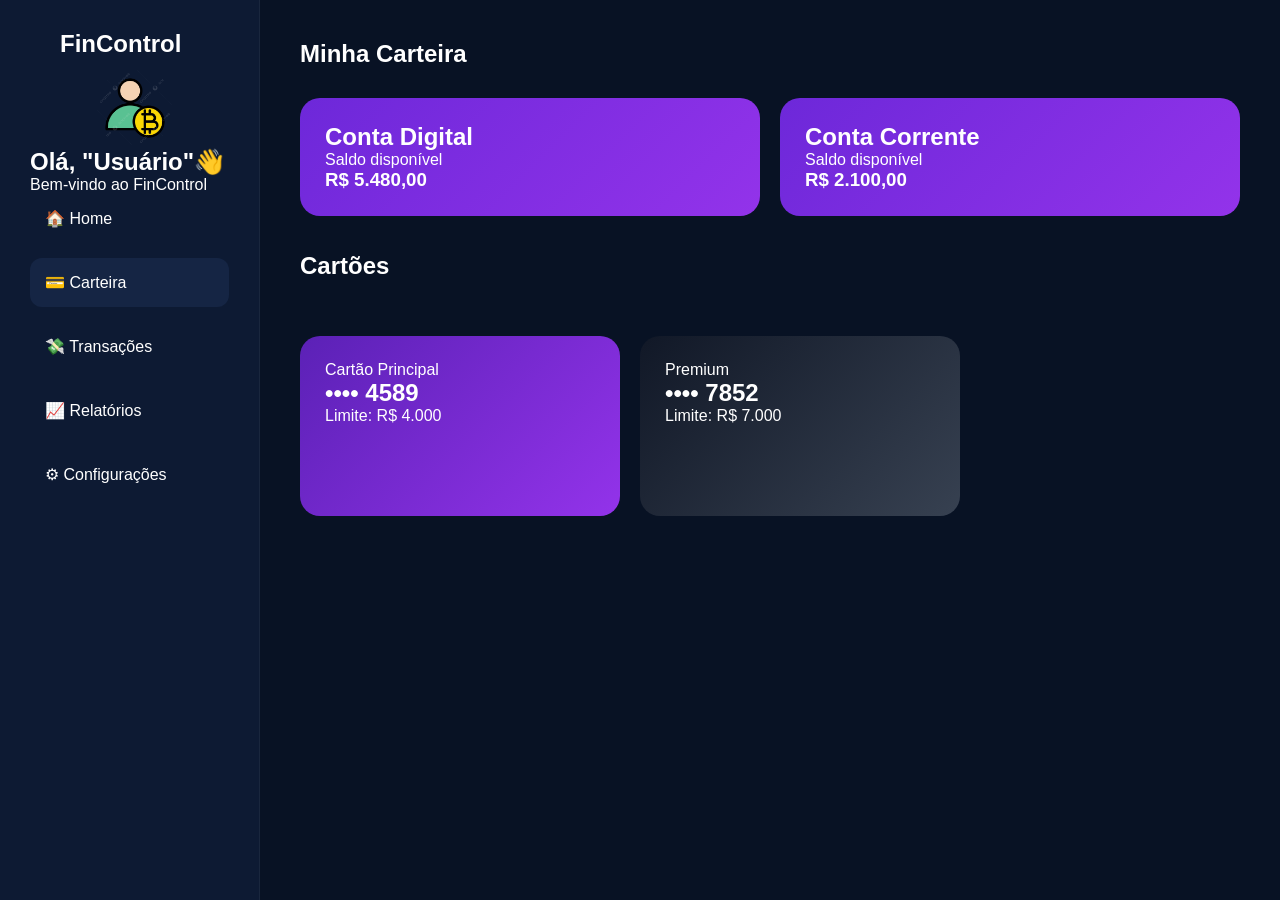
==== Carteira.html @ c031f92a "Uma caralhada de coisa" ====
<!DOCTYPE html>
<html lang="pt-BR">
    <head>
        <meta charset="UTF-8">
        <meta name="viewport" content="width=device-width, initial-scale=1.0">
        <title>Carteira Financeira</title>
        <link rel="stylesheet" href="style.css">
    </head>
    <body>
        <div class="layout">
            <aside class="sidebar">
                <header class="topo">
                    <div>
                        <h2 class="app_tittle"><strong>FinControl</strong></h2>
                        <img src="img/usuario_banco.png" alt="Imagem do Usuário" class="img_usuario">
                        <h2>Olá, "Usuário"👋</h2>
                        <p>Bem-vindo ao FinControl</p>
                    </div>
                </header>
                <nav>
                    <a href="Home.html">🏠 Home</a>
                    <a href="Carteira.html" class="active_page">💳 Carteira</a>
                    <a href="Transações.html">💸 Transações</a>
                    <a href="Relatórios.html">📈 Relatórios</a>
                    <a href="Configurações.html">⚙ Configurações</a>
                </nav>
            </aside>

            <aside class="carteira2">
                <h1>Minha Carteira</h1>

                <section class="contas">
                    <div class="conta-card nubank">
                        <h2>Conta Digital</h2>
                        <p>Saldo disponível</p>
                        <h1>R$ 5.480,00</h1>
                    </div>
                    <div class="conta-card Nubank">
                        <h2>Conta Corrente</h2>
                        <p>Saldo disponível</p>
                        <h1>R$ 2.100,00</h1>
                    </div>
                </section>

                <br><br>
                <h2>Cartões</h2><br><br>

                <section class="cartoes">
                    <div class="cartao roxo">
                        <span>Cartão Principal</span>
                        <h2>•••• 4589</h2>
                        <p>Limite: R$ 4.000</p>
                    </div>
                    <div class="cartao preto">
                        <span>Premium</span>
                        <h2>•••• 7852</h2>
                        <p>Limite: R$ 7.000</p>
                    </div>
                </section>
            </aside>
        </div>
        <script src="script.js"></script>
    </body>
</html>
---- style.css ----
* {
    margin: 0;
    padding: 0;
    box-sizing: border-box;
    font-family: Arial;
}

body {
    background: #081224;
    color: white;
}

.layout {
    display: flex;
    min-height: 100vh;
}

.sidebar {
    width: 260px;
    flex-shrink: 0;
    background: #0d1a33;
    padding: 30px;
    border-right: 1px solid rgba(255, 255, 255, 0.05);
}

.logo {
    margin-bottom: 50px;
}

.logo span {
    color: #3b82f6;
}

.img_usuario {
    width: 80px;
    height: 80px;
    border-radius: 50%;
    object-fit: cover;
    margin-left: 65px;
    display: flex;
}

.app_tittle {
    font-size: 24px;
    margin-bottom: 10px;
    margin-left: 30px;
}

nav a.active_page {
    background: #152544;
}

.dashboard2 {
    flex: 1;
    min-width: 0;
    padding: 40px;
}

.configuracoes {
    flex: 1;
    min-width: 0;
    padding: 40px;
}

.carteira2 {
    flex: 1;
    min-width: 0;
    padding: 40px;
}

.transacoes2 {
    flex: 1;
    min-width: 0;
    padding: 40px;
}

.relatorios2 {
    flex: 1;
    min-width: 0;
    padding: 40px;
}

.dashboard {
    padding: 40px;
    color: white;
}

.dashboard-topo {
    display: flex;
    justify-content: space-between;
    align-items: center;
    flex-wrap: wrap;
    gap: 10px;
}

.dashboard-topo button {
    padding: 12px 20px;
    border: none;
    background: #2563eb;
    border-radius: 12px;
    color: white;
}

.cards-dashboard {
    display: grid;
    grid-template-columns: repeat(auto-fit, minmax(200px, 1fr));
    gap: 20px;
    margin-top: 30px;
}

.dashboard-card {
    padding: 25px;
    border-radius: 20px;
}

.saldo {
    background: #10203d;
}

.receita {
    background: #0f766e;
}

.despesa {
    background: #991b1b;
}

.metas {
    margin-top: 30px;
}

.meta-card {
    background: #10203d;
    padding: 25px;
    border-radius: 20px;
}

.barra {
    height: 15px;
    background: #1e293b;
    border-radius: 20px;
    margin-top: 20px;
}

.progresso {
    width: 0%;
    height: 100%;
    background: #2563eb;
    border-radius: 20px;
}

nav {
    display: flex;
    flex-direction: column;
    gap: 15px;
}

nav a {
    text-decoration: none;
    color: white;
    padding: 15px;
    border-radius: 12px;
    transition: 0.3s;
}

nav a:hover {
    background: #152544;
}

.conteudo {
    flex: 1;
    min-width: 0;
    padding: 40px;
    overflow-y: auto;
}

.topo {
    display: flex;
    justify-content: space-between;
    align-items: center;
    flex-wrap: wrap;
    gap: 10px;
}

.topo button {
    padding: 12px 20px;
    border: none;
    border-radius: 12px;
    background: #2563eb;
    color: white;
    cursor: pointer;
}

.cards {
    display: grid;
    grid-template-columns: repeat(auto-fit, minmax(200px, 1fr));
    gap: 20px;
    margin-top: 40px;
}

.card {
    background: #10203d;
    padding: 25px;
    border-radius: 20px;
}

.card h2 {
    margin-top: 10px;
    font-size: 28px;
}

.carteira {
    padding: 40px;
    color: white;
}

.contas {
    display: flex;
    flex-wrap: wrap;
    gap: 20px;
    margin-top: 30px;
}

.conta-card {
    flex: 1;
    min-width: 200px;
    padding: 25px;
    border-radius: 20px;
    color: white;
}

.nubank {
    background: linear-gradient(135deg, #6d28d9, #9333ea);
}

.Nubank {
    background: linear-gradient(135deg, #6d28d9, #9333ea);
}

.cartoes {
    display: flex;
    flex-wrap: wrap;
    gap: 20px;
    margin-top: 20px;
}

.cartao {
    width: 320px;
    max-width: 100%;
    height: 180px;
    padding: 25px;
    border-radius: 20px;
    color: white;
}

.roxo {
    background: linear-gradient(135deg, #5b21b6, #9333ea);
}

.preto {
    background: linear-gradient(135deg, #111827, #374151);
}

.transacoes {
    padding: 40px;
    color: white;
}

.form-transacao {
    background: #10203d;
    padding: 25px;
    border-radius: 20px;
    display: grid;
    gap: 15px;
}

.form-transacao input,
.form-transacao select {
    padding: 15px;
    border: none;
    border-radius: 10px;
}

.form-transacao button {
    padding: 15px;
    background: #2563eb;
    border: none;
    border-radius: 10px;
    color: white;
}

.lista-transacoes {
    margin-top: 30px;
}

.transacao-item {
    background: #10203d;
    padding: 20px;
    margin-top: 15px;
    border-radius: 15px;
    display: flex;
    justify-content: space-between;
    flex-wrap: wrap;
    gap: 10px;
}

.receita-item {
    border-left: 5px solid #10b981;
}

.despesa-item {
    border-left: 5px solid #ef4444;
}

.relatorios {
    padding: 40px;
    color: white;
}

.cards-relatorio {
    display: grid;
    grid-template-columns: repeat(auto-fit, minmax(200px, 1fr));
    gap: 20px;
    margin-top: 30px;
}

.relatorio-card {
    background: #10203d;
    padding: 25px;
    border-radius: 20px;
}

.relatorio-card h2 {
    margin-top: 15px;
    font-size: 30px;
}

.historico-relatorio {
    margin-top: 40px;
    background: #10203d;
    padding: 25px;
    border-radius: 20px;
    overflow-x: auto;
}

table {
    width: 100%;
    margin-top: 20px;
    border-collapse: collapse;
}

th,
td {
    padding: 15px;
    text-align: left;
    border-bottom: 1px solid rgba(255, 255, 255, 0.1);
}

.config {
    padding: 40px;
    color: white;
}

.config-card {
    background: #10203d;
    padding: 30px;
    border-radius: 20px;
    width: 100%;
    max-width: 100%;
    display: flex;
    flex-direction: column;
    gap: 15px;
}

.config-card input,
.config-card select {
    padding: 15px;
    border: none;
    border-radius: 10px;
    outline: none;
}

.config-card button {
    padding: 15px;
    background: #2563eb;
    border: none;
    border-radius: 10px;
    color: white;
    cursor: pointer;
}

@media (max-width: 768px) {
    .layout {
        flex-direction: column;
    }

    .sidebar {
        width: 100%;
        min-width: unset;
        padding: 20px;
        border-right: none;
        border-bottom: 1px solid rgba(255, 255, 255, 0.05);
    }

    .img_usuario {
        margin-left: 0;
    }

    nav {
        flex-direction: row;
        flex-wrap: wrap;
        gap: 8px;
    }

    nav a {
        padding: 10px 14px;
        font-size: 14px;
    }

    .dashboard2,
    .configuracoes,
    .carteira2,
    .transacoes2,
    .relatorios2,
    .conteudo {
        padding: 20px;
    }

    .dashboard,
    .carteira,
    .transacoes,
    .relatorios,
    .config {
        padding: 20px;
    }

    .card h2 {
        font-size: 22px;
    }

    .cartao {
        width: 100%;
        height: auto;
    }

    .contas {
        flex-direction: column;
    }

    th, td {
        padding: 10px;
        font-size: 13px;
    }
}
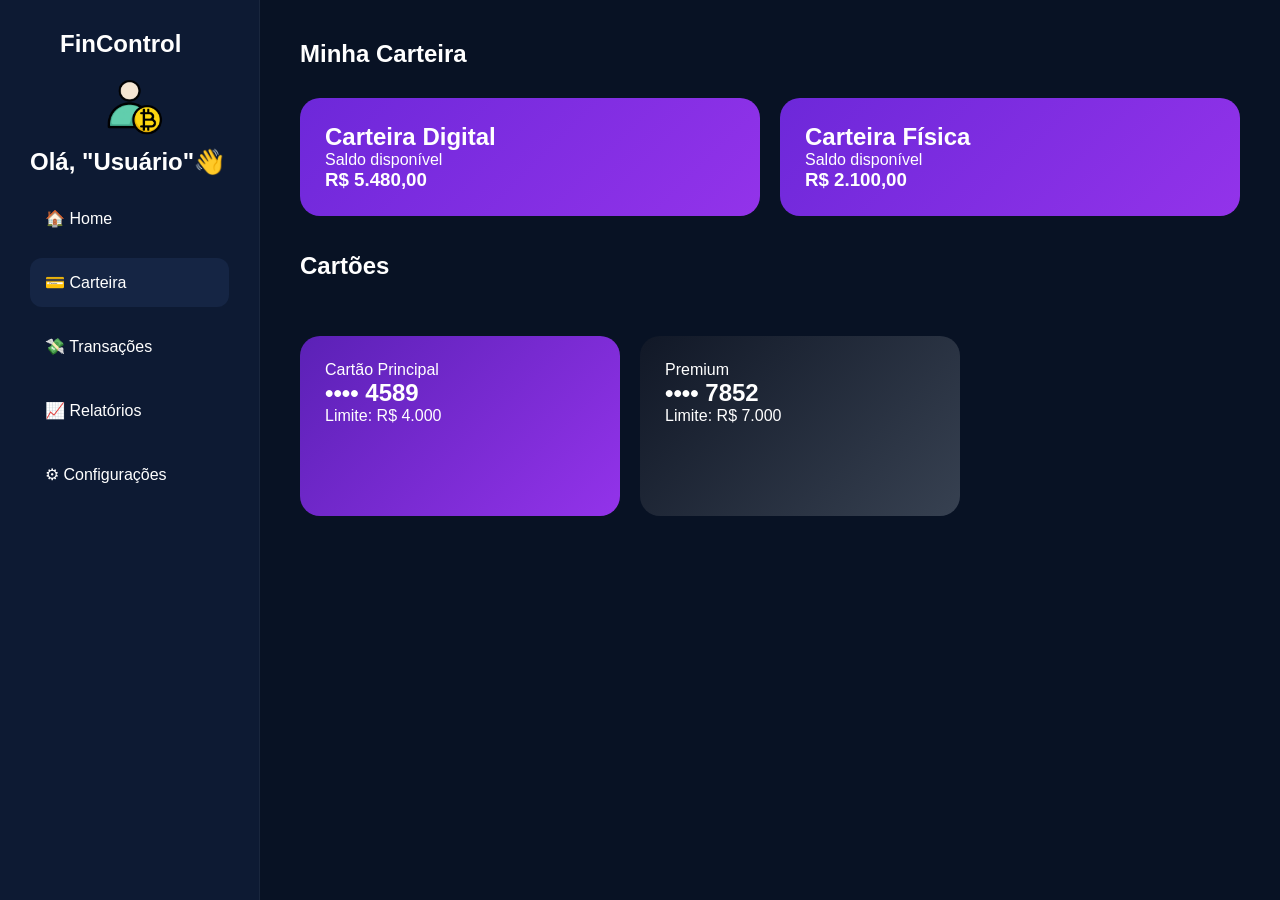
==== commit 1f31ce8d: "Umas par de coisa aí" ====
--- a/Carteira.html
+++ b/Carteira.html
@@ -5,6 +5,7 @@
         <meta name="viewport" content="width=device-width, initial-scale=1.0">
         <title>Carteira Financeira</title>
         <link rel="stylesheet" href="style.css">
+        <link rel="icon" href="img/favicon.ico" type="image/x-icon">
     </head>
     <body>
         <div class="layout">
@@ -12,9 +13,8 @@
                 <header class="topo">
                     <div>
                         <h2 class="app_tittle"><strong>FinControl</strong></h2>
-                        <img src="img/usuario_banco.png" alt="Imagem do Usuário" class="img_usuario">
-                        <h2>Olá, "Usuário"👋</h2>
-                        <p>Bem-vindo ao FinControl</p>
+                        <img src="img/usuario_banco.png" alt="Logo" class="img_usuario">
+                        <h2 id="name_user">Olá, "Usuário"👋</h2> <br>
                     </div>
                 </header>
                 <nav>
@@ -31,12 +31,12 @@
 
                 <section class="contas">
                     <div class="conta-card nubank">
-                        <h2>Conta Digital</h2>
+                        <h2>Carteira Digital</h2>
                         <p>Saldo disponível</p>
                         <h1>R$ 5.480,00</h1>
                     </div>
                     <div class="conta-card Nubank">
-                        <h2>Conta Corrente</h2>
+                        <h2>Carteira Física</h2>
                         <p>Saldo disponível</p>
                         <h1>R$ 2.100,00</h1>
                     </div>
--- a/style.css
+++ b/style.css
@@ -387,6 +387,12 @@
     border-radius: 10px;
     color: white;
     cursor: pointer;
+}
+
+#how_use {
+    padding: 40px;
+    text-align: center;
+    margin-top: 40px;
 }
 
 @media (max-width: 768px) {
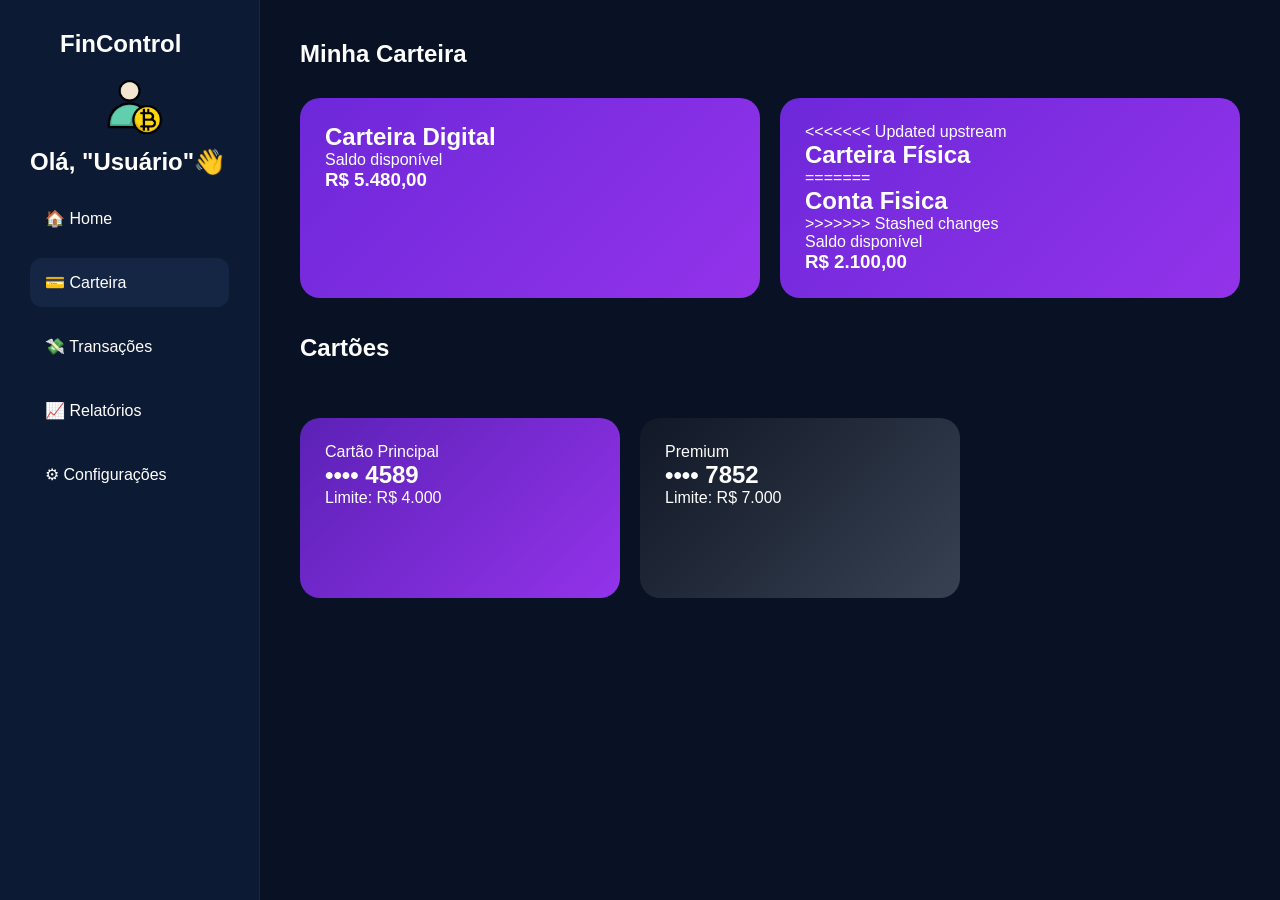
==== commit e3ee877b: "commit" ====
--- a/Carteira.html
+++ b/Carteira.html
@@ -36,7 +36,11 @@
                         <h1>R$ 5.480,00</h1>
                     </div>
                     <div class="conta-card Nubank">
+<<<<<<< Updated upstream
                         <h2>Carteira Física</h2>
+=======
+                        <h2>Conta Fisica</h2>
+>>>>>>> Stashed changes
                         <p>Saldo disponível</p>
                         <h1>R$ 2.100,00</h1>
                     </div>
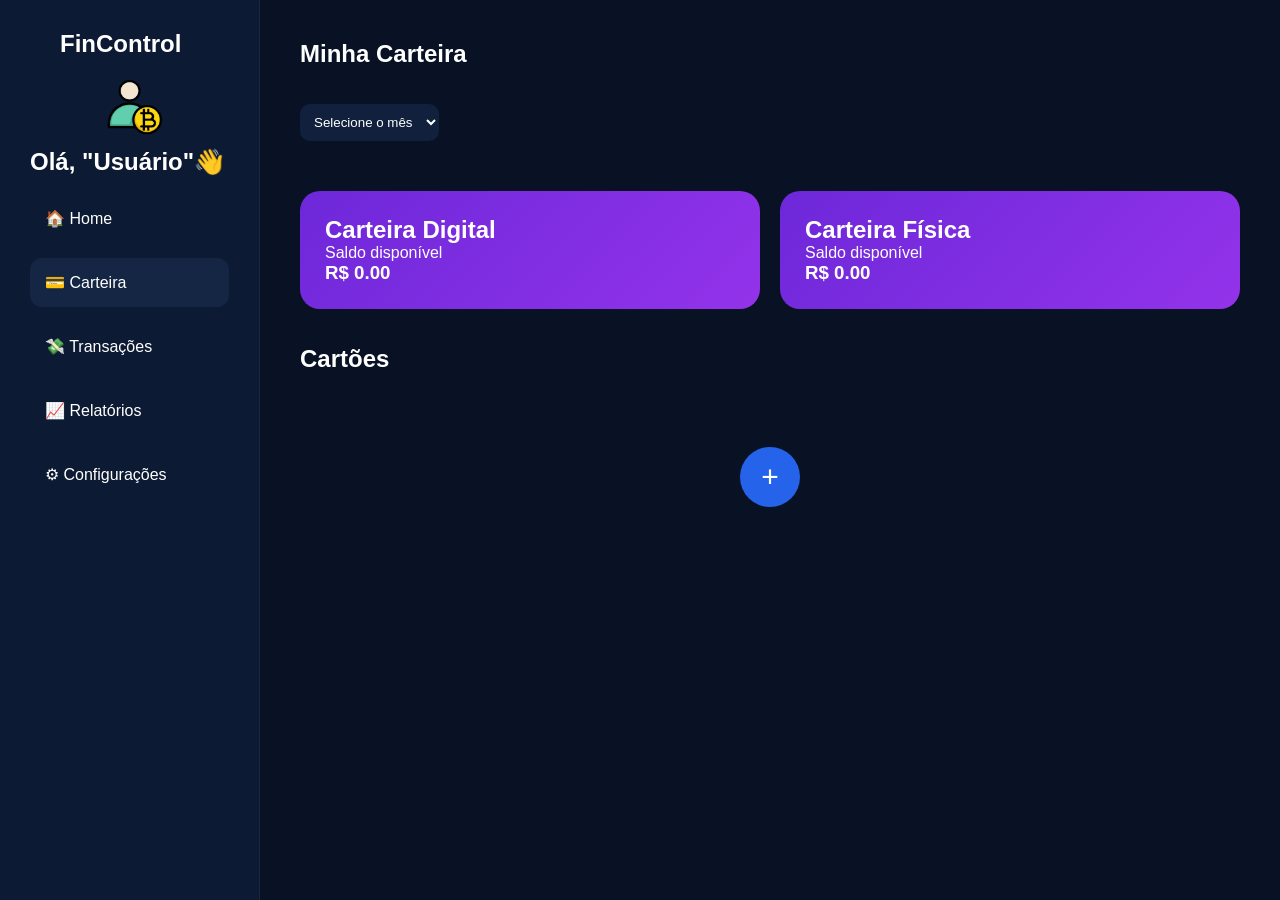
==== commit 9c6372fd: "Uma par de coisa" ====
--- a/Carteira.html
+++ b/Carteira.html
@@ -27,39 +27,43 @@
             </aside>
 
             <aside class="carteira2">
-                <h1>Minha Carteira</h1>
+                <h1>Minha Carteira</h1> <br> <br>
 
+                <select id="select_mes_carteira">
+                    <option value="">Selecione o mês</option>
+                    <option>Janeiro</option>
+                    <option>Fevereiro</option>
+                    <option>Março</option>
+                    <option>Abril</option>
+                    <option>Maio</option>
+                    <option>Junho</option>
+                    <option>Julho</option>
+                    <option>Agosto</option>
+                    <option>Setembro</option>
+                    <option>Outubro</option>
+                    <option>Novembro</option>
+                    <option>Dezembro</option>
+                </select>
                 <section class="contas">
                     <div class="conta-card nubank">
                         <h2>Carteira Digital</h2>
                         <p>Saldo disponível</p>
-                        <h1>R$ 5.480,00</h1>
+                        <h1 id="saldoDigital">R$ 0,00</h1>
                     </div>
                     <div class="conta-card Nubank">
-<<<<<<< Updated upstream
                         <h2>Carteira Física</h2>
-=======
-                        <h2>Conta Fisica</h2>
->>>>>>> Stashed changes
                         <p>Saldo disponível</p>
-                        <h1>R$ 2.100,00</h1>
+                        <h1 id="saldoFisico">R$ 0,00</h1>
                     </div>
                 </section>
 
                 <br><br>
                 <h2>Cartões</h2><br><br>
 
-                <section class="cartoes">
-                    <div class="cartao roxo">
-                        <span>Cartão Principal</span>
-                        <h2>•••• 4589</h2>
-                        <p>Limite: R$ 4.000</p>
-                    </div>
-                    <div class="cartao preto">
-                        <span>Premium</span>
-                        <h2>•••• 7852</h2>
-                        <p>Limite: R$ 7.000</p>
-                    </div>
+                <section class="cartoes" id="listaCartoes"></section> <br>
+                <div style="display:flex; justify-content:center;">
+                    <button id="btnNovoCartao" onclick="window.location.href='NovoCartao.html'">+</button>
+                </div>
                 </section>
             </aside>
         </div>
--- a/style.css
+++ b/style.css
@@ -9,6 +9,8 @@
     background: #081224;
     color: white;
 }
+
+/* ===== LAYOUT ===== */
 
 .layout {
     display: flex;
@@ -23,14 +25,6 @@
     border-right: 1px solid rgba(255, 255, 255, 0.05);
 }
 
-.logo {
-    margin-bottom: 50px;
-}
-
-.logo span {
-    color: #3b82f6;
-}
-
 .img_usuario {
     width: 80px;
     height: 80px;
@@ -46,60 +40,41 @@
     margin-left: 30px;
 }
 
+nav {
+    display: flex;
+    flex-direction: column;
+    gap: 15px;
+}
+
+nav a {
+    text-decoration: none;
+    color: white;
+    padding: 15px;
+    border-radius: 12px;
+    transition: 0.3s;
+}
+
+nav a:hover {
+    background: #152544;
+}
+
 nav a.active_page {
     background: #152544;
 }
 
-.dashboard2 {
-    flex: 1;
-    min-width: 0;
-    padding: 40px;
-}
-
-.configuracoes {
-    flex: 1;
-    min-width: 0;
-    padding: 40px;
-}
-
-.carteira2 {
-    flex: 1;
-    min-width: 0;
-    padding: 40px;
-}
-
-.transacoes2 {
-    flex: 1;
-    min-width: 0;
-    padding: 40px;
-}
-
+/* ===== PÁGINAS ===== */
+
+.dashboard2,
+.configuracoes,
+.carteira2,
+.transacoes2,
 .relatorios2 {
     flex: 1;
     min-width: 0;
     padding: 40px;
 }
 
-.dashboard {
-    padding: 40px;
-    color: white;
-}
-
-.dashboard-topo {
-    display: flex;
-    justify-content: space-between;
-    align-items: center;
-    flex-wrap: wrap;
-    gap: 10px;
-}
-
-.dashboard-topo button {
-    padding: 12px 20px;
-    border: none;
-    background: #2563eb;
-    border-radius: 12px;
-    color: white;
-}
+/* ===== HOME ===== */
 
 .cards-dashboard {
     display: grid;
@@ -113,17 +88,9 @@
     border-radius: 20px;
 }
 
-.saldo {
-    background: #10203d;
-}
-
-.receita {
-    background: #0f766e;
-}
-
-.despesa {
-    background: #991b1b;
-}
+.saldo { background: #10203d; }
+.receita { background: #0f766e; }
+.despesa { background: #991b1b; }
 
 .metas {
     margin-top: 30px;
@@ -149,70 +116,7 @@
     border-radius: 20px;
 }
 
-nav {
-    display: flex;
-    flex-direction: column;
-    gap: 15px;
-}
-
-nav a {
-    text-decoration: none;
-    color: white;
-    padding: 15px;
-    border-radius: 12px;
-    transition: 0.3s;
-}
-
-nav a:hover {
-    background: #152544;
-}
-
-.conteudo {
-    flex: 1;
-    min-width: 0;
-    padding: 40px;
-    overflow-y: auto;
-}
-
-.topo {
-    display: flex;
-    justify-content: space-between;
-    align-items: center;
-    flex-wrap: wrap;
-    gap: 10px;
-}
-
-.topo button {
-    padding: 12px 20px;
-    border: none;
-    border-radius: 12px;
-    background: #2563eb;
-    color: white;
-    cursor: pointer;
-}
-
-.cards {
-    display: grid;
-    grid-template-columns: repeat(auto-fit, minmax(200px, 1fr));
-    gap: 20px;
-    margin-top: 40px;
-}
-
-.card {
-    background: #10203d;
-    padding: 25px;
-    border-radius: 20px;
-}
-
-.card h2 {
-    margin-top: 10px;
-    font-size: 28px;
-}
-
-.carteira {
-    padding: 40px;
-    color: white;
-}
+/* ===== CARTEIRA ===== */
 
 .contas {
     display: flex;
@@ -229,10 +133,7 @@
     color: white;
 }
 
-.nubank {
-    background: linear-gradient(135deg, #6d28d9, #9333ea);
-}
-
+.nubank,
 .Nubank {
     background: linear-gradient(135deg, #6d28d9, #9333ea);
 }
@@ -251,20 +152,53 @@
     padding: 25px;
     border-radius: 20px;
     color: white;
-}
-
-.roxo {
-    background: linear-gradient(135deg, #5b21b6, #9333ea);
-}
-
-.preto {
-    background: linear-gradient(135deg, #111827, #374151);
-}
-
-.transacoes {
-    padding: 40px;
-    color: white;
-}
+    position: relative;
+}
+
+.roxo { background: linear-gradient(135deg, #5b21b6, #9333ea); }
+.preto { background: linear-gradient(135deg, #111827, #374151); }
+
+.btn-apagar-cartao {
+    position: absolute;
+    top: 10px;
+    right: 10px;
+    width: 32px;
+    height: 32px;
+    background: rgba(0, 0, 0, 0.35);
+    border: none;
+    border-radius: 8px;
+    color: white;
+    cursor: pointer;
+    display: flex;
+    align-items: center;
+    justify-content: center;
+    font-size: 14px;
+    transition: opacity 0.3s ease, background 0.3s ease;
+    opacity: 0.5;
+}
+
+.btn-apagar-cartao:hover {
+    opacity: 1;
+    background: rgba(239, 68, 68, 0.7);
+}
+
+#btnNovoCartao {
+    width: 60px;
+    height: 60px;
+    border-radius: 50%;
+    background: #2563eb;
+    border: none;
+    color: white;
+    font-size: 30px;
+    cursor: pointer;
+    transition: opacity 0.3s ease;
+}
+
+#btnNovoCartao:hover {
+    opacity: 0.8;
+}
+
+/* ===== TRANSAÇÕES ===== */
 
 .form-transacao {
     background: #10203d;
@@ -287,6 +221,7 @@
     border: none;
     border-radius: 10px;
     color: white;
+    cursor: pointer;
 }
 
 .lista-transacoes {
@@ -304,18 +239,10 @@
     gap: 10px;
 }
 
-.receita-item {
-    border-left: 5px solid #10b981;
-}
-
-.despesa-item {
-    border-left: 5px solid #ef4444;
-}
-
-.relatorios {
-    padding: 40px;
-    color: white;
-}
+.receita-item { border-left: 5px solid #10b981; }
+.despesa-item { border-left: 5px solid #ef4444; }
+
+/* ===== RELATÓRIOS ===== */
 
 .cards-relatorio {
     display: grid;
@@ -349,17 +276,13 @@
     border-collapse: collapse;
 }
 
-th,
-td {
+th, td {
     padding: 15px;
     text-align: left;
     border-bottom: 1px solid rgba(255, 255, 255, 0.1);
 }
 
-.config {
-    padding: 40px;
-    color: white;
-}
+/* ===== CONFIGURAÇÕES ===== */
 
 .config-card {
     background: #10203d;
@@ -388,12 +311,47 @@
     color: white;
     cursor: pointer;
 }
+
+/* ===== NOVO CARTÃO ===== */
+
+#btnVoltar {
+    padding: 10px;
+    border-radius: 10px;
+    border: none;
+    background: #10203d;
+    color: white;
+    margin-bottom: 20px;
+    cursor: pointer;
+    font-size: 18px;
+    transition: opacity 0.3s ease;
+}
+
+#btnVoltar:hover {
+    opacity: 0.7;
+}
+
+/* ===== SELECTS DE MÊS ===== */
+
+#select_mes_home,
+#select_mes_relatorio,
+#select_mes_carteira {
+    padding: 10px;
+    border-radius: 10px;
+    border: none;
+    background: #10203d;
+    color: white;
+    margin-bottom: 20px;
+}
+
+/* ===== HOW TO USE ===== */
 
 #how_use {
     padding: 40px;
     text-align: center;
     margin-top: 40px;
 }
+
+/* ===== RESPONSIVO ===== */
 
 @media (max-width: 768px) {
     .layout {
@@ -427,21 +385,8 @@
     .configuracoes,
     .carteira2,
     .transacoes2,
-    .relatorios2,
-    .conteudo {
+    .relatorios2 {
         padding: 20px;
-    }
-
-    .dashboard,
-    .carteira,
-    .transacoes,
-    .relatorios,
-    .config {
-        padding: 20px;
-    }
-
-    .card h2 {
-        font-size: 22px;
     }
 
     .cartao {
@@ -457,4 +402,4 @@
         padding: 10px;
         font-size: 13px;
     }
-}
+}
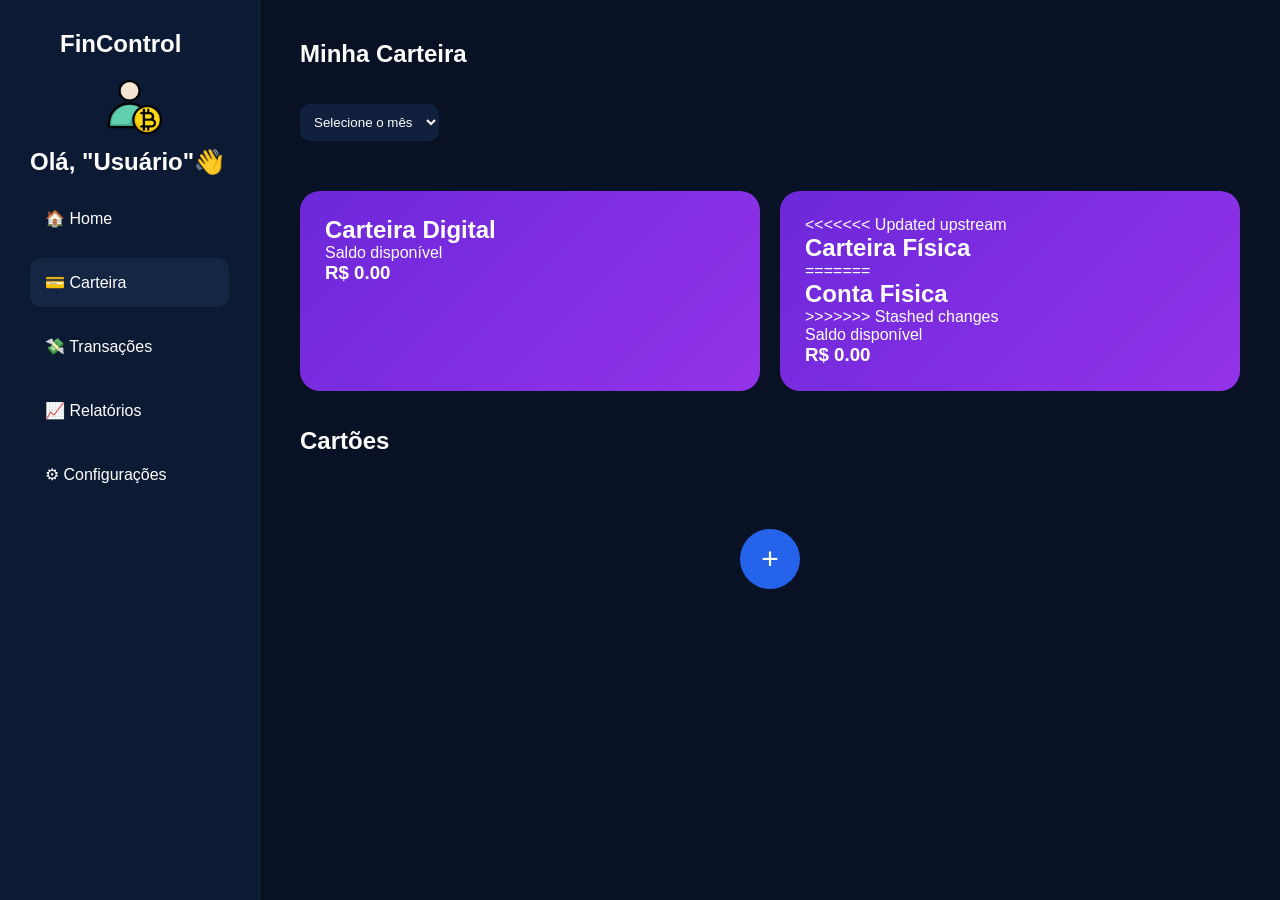
==== commit 9b53f995: "Merge branch 'main' of https://github.com/pedro200805/Plataforma-Gestao-Financeira" ====
--- a/Carteira.html
+++ b/Carteira.html
@@ -51,7 +51,11 @@
                         <h1 id="saldoDigital">R$ 0,00</h1>
                     </div>
                     <div class="conta-card Nubank">
+<<<<<<< Updated upstream
                         <h2>Carteira Física</h2>
+=======
+                        <h2>Conta Fisica</h2>
+>>>>>>> Stashed changes
                         <p>Saldo disponível</p>
                         <h1 id="saldoFisico">R$ 0,00</h1>
                     </div>
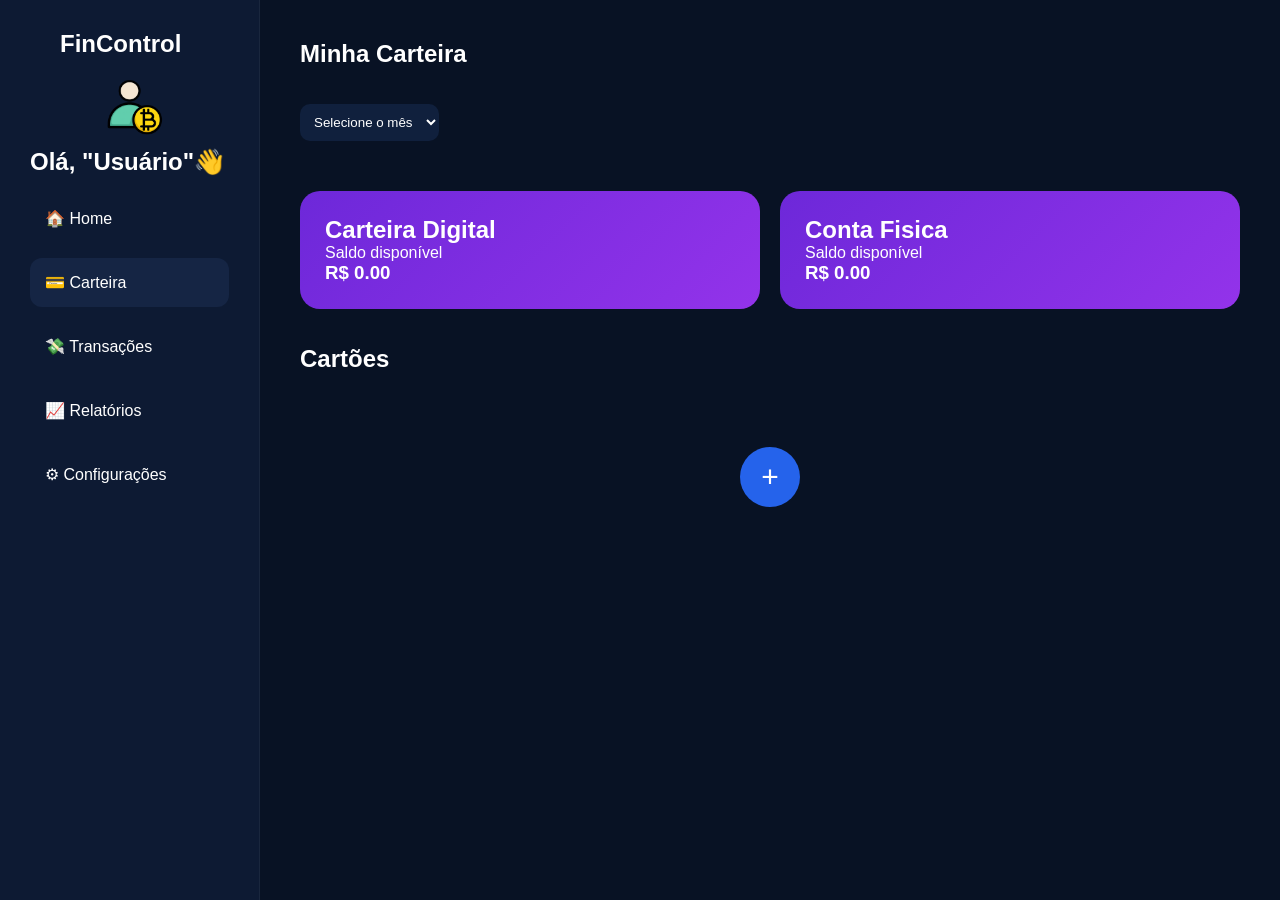
==== commit 19e9c938: "Bug" ====
--- a/Carteira.html
+++ b/Carteira.html
@@ -51,11 +51,7 @@
                         <h1 id="saldoDigital">R$ 0,00</h1>
                     </div>
                     <div class="conta-card Nubank">
-<<<<<<< Updated upstream
-                        <h2>Carteira Física</h2>
-=======
                         <h2>Conta Fisica</h2>
->>>>>>> Stashed changes
                         <p>Saldo disponível</p>
                         <h1 id="saldoFisico">R$ 0,00</h1>
                     </div>
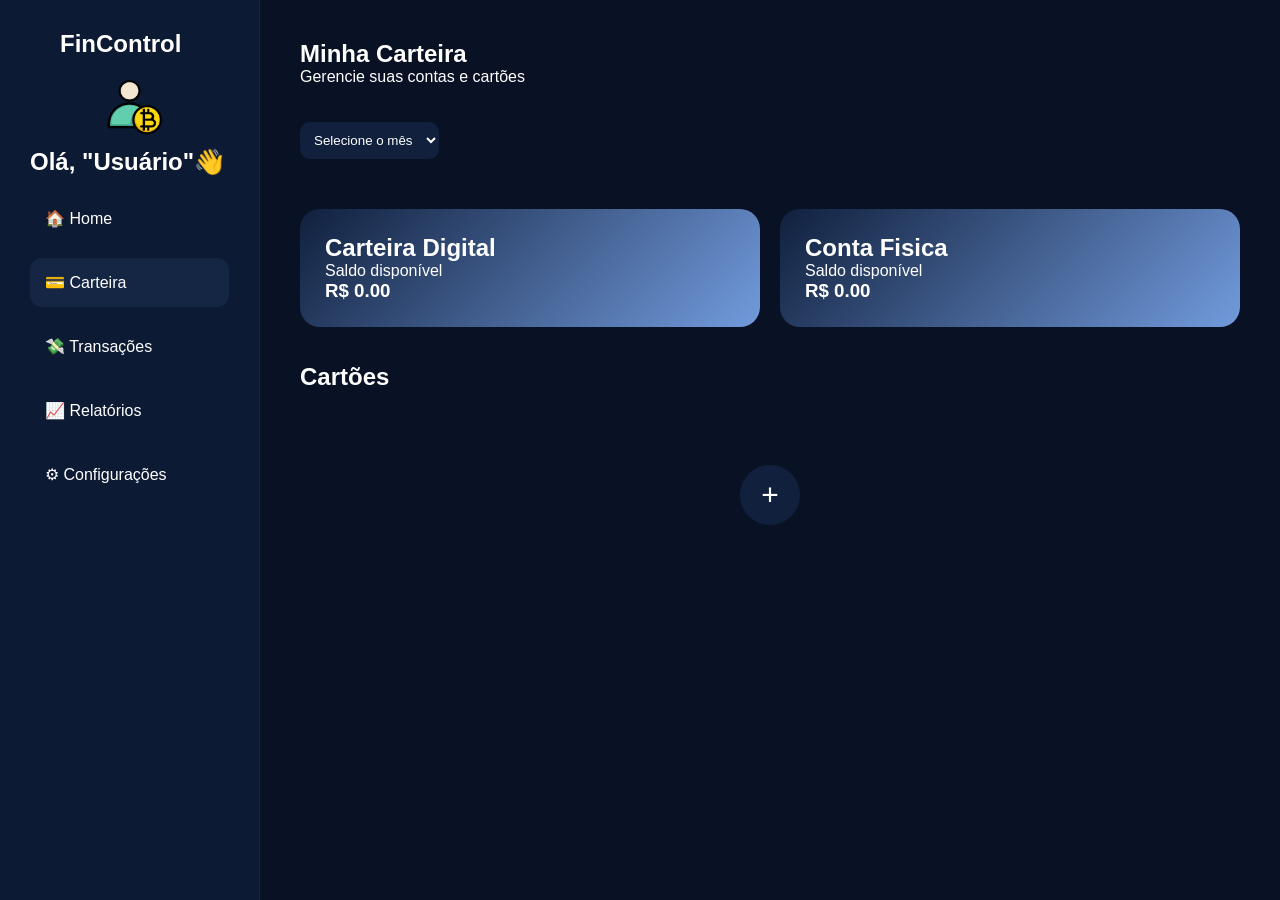
==== commit 73224ad6: "umas par de coisa ai" ====
--- a/Carteira.html
+++ b/Carteira.html
@@ -6,11 +6,12 @@
         <title>Carteira Financeira</title>
         <link rel="stylesheet" href="style.css">
         <link rel="icon" href="img/favicon.ico" type="image/x-icon">
+        <link rel="stylesheet" href="https://cdn.jsdelivr.net/npm/bootstrap-icons@1.11.3/font/bootstrap-icons.min.css">
     </head>
     <body>
         <div class="layout">
             <aside class="sidebar">
-                <header class="topo">
+                <header>
                     <div>
                         <h2 class="app_tittle"><strong>FinControl</strong></h2>
                         <img src="img/usuario_banco.png" alt="Logo" class="img_usuario">
@@ -27,7 +28,8 @@
             </aside>
 
             <aside class="carteira2">
-                <h1>Minha Carteira</h1> <br> <br>
+                <h1>Minha Carteira</h1>
+                <p>Gerencie suas contas e cartões</p> <br> <br>
 
                 <select id="select_mes_carteira">
                     <option value="">Selecione o mês</option>
@@ -69,4 +71,4 @@
         </div>
         <script src="script.js"></script>
     </body>
-</html>
+</html>
--- a/style.css
+++ b/style.css
@@ -112,7 +112,7 @@
 .progresso {
     width: 0%;
     height: 100%;
-    background: #2563eb;
+    background: #1e293b;
     border-radius: 20px;
 }
 
@@ -135,8 +135,9 @@
 
 .nubank,
 .Nubank {
-    background: linear-gradient(135deg, #6d28d9, #9333ea);
-}
+    background: linear-gradient(135deg,  #10203d, #729bdd);
+}
+
 
 .cartoes {
     display: flex;
@@ -155,8 +156,8 @@
     position: relative;
 }
 
-.roxo { background: linear-gradient(135deg, #5b21b6, #9333ea); }
-.preto { background: linear-gradient(135deg, #111827, #374151); }
+.roxo { background: linear-gradient(135deg,  #10203d, #729bdd); }
+.preto { background: linear-gradient(135deg,  #10203d, #729bdd); }
 
 .btn-apagar-cartao {
     position: absolute;
@@ -186,7 +187,7 @@
     width: 60px;
     height: 60px;
     border-radius: 50%;
-    background: #2563eb;
+    background: #10203d;
     border: none;
     color: white;
     font-size: 30px;
@@ -260,6 +261,7 @@
 .relatorio-card h2 {
     margin-top: 15px;
     font-size: 30px;
+
 }
 
 .historico-relatorio {
